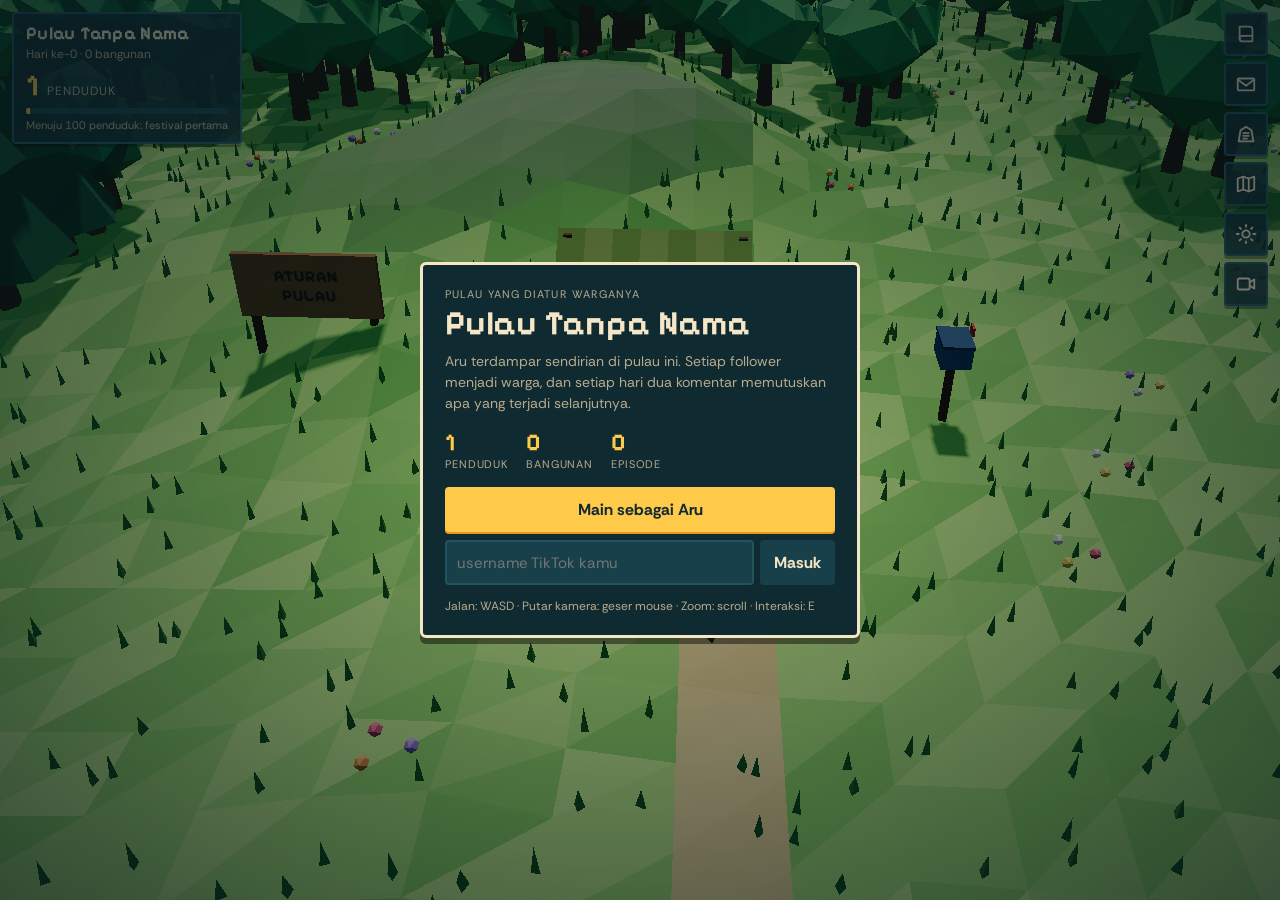
==== index.html @ 8e040eaa "Pulau Aru: game 3D low-poly yang diatur follower Co-Authored-By: Claude Opus 5.5 <noreply@anthropic." ====
<!doctype html>
<html lang="id">
<head>
<meta charset="utf-8">
<meta name="viewport" content="width=device-width,initial-scale=1,viewport-fit=cover,user-scalable=no">
<title>Pulau Aru</title>
<meta name="description" content="Satu pulau, satu penghuni. Setiap follower menjadi warga dan setiap hari dua komentar menentukan jalan cerita.">
<meta property="og:title" content="Pulau Aru">
<meta property="og:description" content="Pulau yang diatur sepenuhnya oleh followernya. Jelajahi, temukan namamu di Batu Nama.">
<meta name="theme-color" content="#0f2a31">
<link rel="preconnect" href="https://fonts.googleapis.com">
<link rel="stylesheet" href="https://fonts.googleapis.com/css2?family=Pixelify+Sans:wght@400;600;700&family=Rethink+Sans:wght@400;500;700&family=Kalam:wght@400;700&display=swap">
<link rel="stylesheet" href="src/style.css">
<script type="importmap">
{"imports":{
  "three":"./lib/three/three.module.min.js",
  "three/addons/":"./lib/three/addons/"
}}
</script>
</head>
<body>
<div id="game"></div>
<div id="labels"></div>

<div class="hud" id="hud-l">
  <div class="plate">
    <div id="isl-name">Pulau Tanpa Nama</div>
    <div id="isl-sub">Hari ke-0</div>
    <div class="pop"><span id="pop-n">1</span><small>penduduk</small></div>
    <div class="ms"><div class="ms-bar"><i id="ms-fill"></i></div><div id="ms-txt">Menuju 100 penduduk</div></div>
  </div>
</div>

<div class="hud" id="hud-r">
  <button class="ib" id="b-journal" aria-label="Catatan pulau" title="Catatan pulau"><svg viewBox="0 0 24 24"><path d="M5 4h11a3 3 0 0 1 3 3v13H8a3 3 0 0 1-3-3z"/><path d="M5 17a3 3 0 0 1 3-3h11"/></svg></button>
  <button class="ib" id="b-letters" aria-label="Surat Aru" title="Surat Aru"><svg viewBox="0 0 24 24"><rect x="3" y="6" width="18" height="13" rx="1"/><path d="m3 7 9 7 9-7"/></svg><span class="dot" id="letter-dot" hidden></span></button>
  <button class="ib" id="b-names" aria-label="Batu Nama" title="Batu Nama"><svg viewBox="0 0 24 24"><path d="M4 20 6 8l6-4 6 4 2 12z"/><path d="M9 11h6M9 14h6M9 17h4"/></svg></button>
  <button class="ib" id="b-map" aria-label="Peta" title="Peta (M)"><svg viewBox="0 0 24 24"><path d="m3 6 6-2 6 2 6-2v14l-6 2-6-2-6 2z"/><path d="M9 4v14M15 6v14"/></svg></button>
  <button class="ib" id="b-time" aria-label="Ganti waktu" title="Waktu: otomatis"><svg viewBox="0 0 24 24"><circle cx="12" cy="12" r="4"/><path d="M12 2v2M12 20v2M2 12h2M20 12h2M5 5l1.5 1.5M17.5 17.5 19 19M5 19l1.5-1.5M17.5 6.5 19 5"/></svg></button>
  <button class="ib" id="b-rec" aria-label="Mode rekam" title="Mode rekam (H)"><svg viewBox="0 0 24 24"><rect x="3" y="6" width="13" height="12" rx="2"/><path d="m16 10 5-3v10l-5-3"/></svg></button>
  <button class="ib admin" id="b-admin" aria-label="Kelola pulau" title="Kelola pulau" hidden><svg viewBox="0 0 24 24"><path d="M14 4l6 6-9 9H5v-6z"/><path d="m12 6 6 6"/></svg><span class="dot" id="dirty-dot" hidden></span></button>
</div>

<div id="prompt" hidden></div>
<button id="act" hidden aria-label="Aksi">AKSI</button>
<div id="joy" hidden><i></i></div>
<div id="hint" hidden></div>
<button id="unhide" hidden>Tampilkan UI</button>
<div id="banner" hidden><span id="banner-t"></span><button id="banner-x">Selesai</button></div>
<div id="toast" hidden></div>

<div id="dialog" hidden role="dialog" aria-live="polite"><div id="dlg-name"></div><div id="dlg-text"></div><div id="dlg-more">ketuk untuk menutup</div></div>

<div id="sheet" hidden><div class="card" role="dialog" aria-modal="true" aria-labelledby="sheet-title"><header><h2 id="sheet-title"></h2><button class="x" id="sheet-x" aria-label="Tutup">✕</button></header><div id="sheet-body"></div></div></div>

<div id="start">
  <div class="start-card">
    <div class="eyebrow">Pulau yang diatur warganya</div>
    <h1 id="st-name">Pulau Tanpa Nama</h1>
    <p>Aru terdampar sendirian di pulau ini. Setiap follower menjadi warga, dan setiap hari dua komentar memutuskan apa yang terjadi selanjutnya.</p>
    <div class="start-stats">
      <div><b id="st-pop">1</b><span>penduduk</span></div>
      <div><b id="st-bld">0</b><span>bangunan</span></div>
      <div><b id="st-ep">0</b><span>episode</span></div>
    </div>
    <div class="start-actions">
      <button class="btn" id="st-aru" disabled>Memuat pulau…</button>
      <div class="join"><input class="inp" id="st-user" placeholder="username TikTok kamu" maxlength="40" autocomplete="off" autocapitalize="off"><button class="btn ghost" id="st-join" disabled>Masuk</button></div>
    </div>
    <div class="keys" id="st-keys">Jalan: WASD · Putar kamera: geser mouse · Zoom: scroll · Interaksi: E</div>
  </div>
</div>

<noscript><p style="padding:20px">Pulau Aru butuh JavaScript untuk berjalan.</p></noscript>
<script type="module" src="src/main.js"></script>
</body>
</html>
---- src/style.css ----
*{box-sizing:border-box}
[hidden]{display:none!important}
body{margin:0;font-size:14px}
:root{padding-top:env(safe-area-inset-top,0px);padding-bottom:env(safe-area-inset-bottom,0px)}

/* Layout: full-bleed canvas world; HUD floats at the edges; sheets rise from the bottom on phones, center on desktop. Single night-sea look. */
:root{
  --ink:#0f2a31; --ink-2:#17404a; --ink-3:#22545f;
  --sand:#f4e6c6; --sand-dim:#b8ab8d;
  --lamp:#ffc94a; --lamp-deep:#e59a1c;
  --leaf:#86d38f; --coral:#ff8a72;
  --sea:#1b5e7a;
  --f-display:"Pixelify Sans", "Courier New", monospace;
  --f-body:"Rethink Sans", system-ui, -apple-system, sans-serif;
  --f-hand:"Kalam", "Comic Sans MS", cursive;
  color-scheme:dark;
}
html,body{height:100%}
body{background:var(--sea);color:var(--sand);font-family:var(--f-body);overflow:hidden;-webkit-tap-highlight-color:transparent;overscroll-behavior:none}
#game{position:fixed;inset:0;touch-action:none}
#game canvas{position:absolute;inset:0;width:100%;height:100%;display:block;outline:none}
button{font:inherit;color:inherit;cursor:pointer}
button:focus-visible,input:focus-visible,textarea:focus-visible,select:focus-visible{outline:2px solid var(--lamp);outline-offset:2px}

/* HUD */
.hud{position:fixed;z-index:5;pointer-events:none}
.hud > *{pointer-events:auto}
#hud-l{top:calc(env(safe-area-inset-top,0px) + 12px);left:max(12px, env(safe-area-inset-left,0px));display:flex;flex-direction:column;gap:6px;max-width:min(300px, calc(100vw - 90px))}
.plate{background:color-mix(in srgb, var(--ink) 88%, transparent);border:2px solid var(--ink-3);border-radius:4px;padding:10px 12px;box-shadow:0 3px 0 rgba(0,0,0,.35)}
#isl-name{font-family:var(--f-display);font-weight:700;font-size:18px;line-height:1.1;letter-spacing:.02em;color:var(--sand);text-wrap:balance}
#isl-sub{font-size:12px;color:var(--sand-dim);margin-top:2px}
.pop{display:flex;align-items:baseline;gap:8px;margin-top:8px}
#pop-n{font-family:var(--f-display);font-size:30px;font-weight:700;color:var(--lamp);font-variant-numeric:tabular-nums;line-height:1}
.pop small{font-size:12px;color:var(--sand-dim);text-transform:uppercase;letter-spacing:.08em}
.ms{margin-top:8px}
.ms-bar{height:6px;background:var(--ink-2);border-radius:2px;overflow:hidden}
.ms-bar i{display:block;height:100%;background:linear-gradient(90deg,var(--lamp-deep),var(--lamp));width:0}
#ms-txt{font-size:11px;color:var(--sand-dim);margin-top:4px}
#hud-r{top:calc(env(safe-area-inset-top,0px) + 12px);right:max(12px, env(safe-area-inset-right,0px));display:flex;flex-direction:column;gap:6px}
.ib{width:44px;height:44px;display:grid;place-items:center;background:color-mix(in srgb, var(--ink) 88%, transparent);border:2px solid var(--ink-3);border-radius:4px;box-shadow:0 3px 0 rgba(0,0,0,.35);position:relative}
.ib:hover{border-color:var(--lamp)}
.ib svg{width:22px;height:22px;fill:none;stroke:var(--sand);stroke-width:2;stroke-linecap:round;stroke-linejoin:round}
.ib .dot{position:absolute;top:-4px;right:-4px;width:10px;height:10px;border-radius:50%;background:var(--coral);border:2px solid var(--ink)}
.ib.admin{border-color:var(--lamp-deep)}
#prompt{position:fixed;z-index:5;left:50%;transform:translateX(-50%);bottom:calc(env(safe-area-inset-bottom,0px) + 22px);font-family:var(--f-display);font-size:16px;background:var(--ink);border:2px solid var(--lamp);color:var(--sand);padding:10px 16px;border-radius:4px;box-shadow:0 3px 0 rgba(0,0,0,.4);display:flex;gap:10px;align-items:center;white-space:nowrap;max-width:calc(100vw - 150px);overflow:hidden;text-overflow:ellipsis}
#prompt kbd{font-family:var(--f-display);background:var(--lamp);color:var(--ink);padding:1px 7px;border-radius:3px;font-size:14px}
#act{position:fixed;z-index:5;right:max(18px, env(safe-area-inset-right,0px));bottom:calc(env(safe-area-inset-bottom,0px) + 22px);width:68px;height:68px;border-radius:50%;background:var(--lamp);color:var(--ink);font-family:var(--f-display);font-weight:700;font-size:15px;border:3px solid var(--ink);box-shadow:0 4px 0 rgba(0,0,0,.4)}
#act:disabled{background:var(--ink-2);color:var(--sand-dim)}
#joy{position:fixed;z-index:4;width:110px;height:110px;margin:-55px 0 0 -55px;border-radius:50%;border:2px solid rgba(244,230,198,.45);background:rgba(15,42,49,.25);pointer-events:none}
#joy i{position:absolute;left:50%;top:50%;width:44px;height:44px;margin:-22px 0 0 -22px;border-radius:50%;background:rgba(244,230,198,.75)}
#hint{position:fixed;z-index:5;left:max(12px, env(safe-area-inset-left,0px));bottom:calc(env(safe-area-inset-bottom,0px) + 12px);font-size:12px;color:var(--sand);background:color-mix(in srgb, var(--ink) 75%, transparent);padding:6px 10px;border-radius:3px}
#unhide{position:fixed;z-index:6;right:max(8px, env(safe-area-inset-right,0px));bottom:calc(env(safe-area-inset-bottom,0px) + 8px);opacity:.35;font-size:11px;background:var(--ink);border:1px solid var(--ink-3);padding:4px 8px;border-radius:3px}
body.rec .hud,body.rec #prompt,body.rec #act,body.rec #hint{display:none!important}
#banner{position:fixed;z-index:7;top:calc(env(safe-area-inset-top,0px) + 12px);left:50%;transform:translateX(-50%);background:var(--lamp);color:var(--ink);font-weight:700;padding:8px 10px 8px 14px;border-radius:4px;display:flex;gap:10px;align-items:center;box-shadow:0 3px 0 rgba(0,0,0,.4);max-width:calc(100vw - 32px)}
#banner button{background:var(--ink);color:var(--sand);border:0;border-radius:3px;padding:6px 10px}
#toast{position:fixed;z-index:30;left:50%;transform:translateX(-50%);top:calc(env(safe-area-inset-top,0px) + 70px);background:var(--sand);color:var(--ink);padding:8px 14px;border-radius:4px;font-weight:500;box-shadow:0 3px 0 rgba(0,0,0,.35);max-width:calc(100vw - 32px);text-align:center}

/* Dialog (RPG style) */
#dialog{position:fixed;z-index:8;left:50%;transform:translateX(-50%);bottom:calc(env(safe-area-inset-bottom,0px) + 100px);width:min(560px, calc(100vw - 32px));background:var(--ink);border:3px solid var(--sand);border-radius:4px;padding:12px 16px 14px;box-shadow:0 5px 0 rgba(0,0,0,.4);cursor:pointer}
#dlg-name{font-family:var(--f-display);color:var(--lamp);font-size:15px;margin-bottom:4px}
#dlg-text{font-size:15px;line-height:1.5}
#dlg-more{font-size:11px;color:var(--sand-dim);text-align:right;margin-top:4px}

/* Sheet */
#sheet{position:fixed;inset:0;z-index:20;background:rgba(5,14,18,.55);display:flex;align-items:center;justify-content:center;padding-left:max(16px, env(safe-area-inset-left,0px));padding-right:max(16px, env(safe-area-inset-right,0px));padding-block:calc(env(safe-area-inset-top,0px) + 16px) calc(env(safe-area-inset-bottom,0px) + 16px)}
.card{width:min(620px,100%);max-height:100%;display:flex;flex-direction:column;background:var(--ink);border:2px solid var(--ink-3);border-radius:6px;box-shadow:0 6px 0 rgba(0,0,0,.4);min-width:0}
.card > header{display:flex;align-items:center;gap:12px;padding:14px 16px 10px;border-bottom:2px solid var(--ink-2)}
.card > header h2{margin:0;flex:1;font-family:var(--f-display);font-size:20px;font-weight:700;text-wrap:balance}
.x{background:var(--ink-2);border:0;width:36px;height:36px;border-radius:4px;font-size:18px}
#sheet-body{padding:14px 16px 18px;overflow:auto;min-width:0}
@media (max-width:600px){#sheet{align-items:flex-end;padding-left:0;padding-right:0;padding-bottom:0}.card{width:100%;max-height:88%;border-radius:10px 10px 0 0;border-bottom:0}#sheet-body{padding-bottom:calc(env(safe-area-inset-bottom,0px) + 18px)}}
.lede{color:var(--sand-dim);font-size:14px;line-height:1.5;margin:0 0 12px;max-width:62ch}
.empty{padding:20px;text-align:center;color:var(--sand-dim);border:2px dashed var(--ink-3);border-radius:4px;line-height:1.5}
.eyebrow{font-size:11px;text-transform:uppercase;letter-spacing:.1em;color:var(--sand-dim)}
.big{font-family:var(--f-display);font-size:44px;font-weight:700;color:var(--lamp);line-height:1;font-variant-numeric:tabular-nums}
.names{display:grid;grid-template-columns:repeat(auto-fill,minmax(140px,1fr));gap:6px;margin-top:10px}
.nm{background:#4b5550;color:#e7e3d6;font-family:var(--f-display);padding:7px 9px;border-radius:3px;display:flex;justify-content:space-between;gap:6px;min-width:0;box-shadow:inset 0 -2px 0 rgba(0,0,0,.25),inset 0 1px 0 rgba(255,255,255,.12)}
.nm span{overflow:hidden;text-overflow:ellipsis;white-space:nowrap}
.nm b{font-weight:400;color:#b5b0a0;font-size:12px;font-variant-numeric:tabular-nums}
.nm.me{background:var(--lamp);color:var(--ink)}
.nm.me b{color:var(--ink)}
.feed{display:flex;flex-direction:column;gap:10px}
.entry{border-left:3px solid var(--lamp);padding:2px 0 2px 12px}
.entry h3{margin:0;font-size:15px;font-weight:700}
.entry .meta{font-size:12px;color:var(--sand-dim);margin:2px 0 4px}
.entry p{margin:0;line-height:1.5;white-space:pre-wrap;overflow-wrap:anywhere}
.chips{display:flex;gap:6px;flex-wrap:wrap;margin-top:6px}
.chip{font-size:12px;background:var(--ink-2);padding:3px 8px;border-radius:20px}
.letter{background:#f3e7c9;color:#3a2a1a;border-radius:3px;padding:20px 22px;font-family:var(--f-hand);font-size:18px;line-height:1.55;white-space:pre-wrap;overflow-wrap:anywhere;box-shadow:inset 0 0 0 1px rgba(0,0,0,.08),0 3px 0 rgba(0,0,0,.3)}
.letter h3{font-family:var(--f-hand);font-size:22px;margin:0 0 8px}
.letter .sign{text-align:right;margin-top:10px}
.tabs{display:flex;gap:4px;overflow-x:auto;margin-bottom:12px;padding-bottom:2px}
.tab{background:var(--ink-2);border:0;padding:8px 12px;border-radius:4px;font-weight:500;white-space:nowrap}
.tab[aria-selected="true"]{background:var(--lamp);color:var(--ink)}
.field{display:flex;flex-direction:column;gap:4px;margin-bottom:10px}
.field label{font-size:12px;color:var(--sand-dim)}
.field input,.field textarea,.field select,.inp{background:var(--ink-2);border:2px solid var(--ink-3);color:var(--sand);border-radius:4px;padding:9px 10px;font:inherit;font-size:15px;min-width:0;width:100%;box-sizing:border-box}
.field textarea{min-height:90px;resize:vertical}
.row{display:flex;gap:8px;flex-wrap:wrap;align-items:center}
.row > .field{flex:1;min-width:120px}
.btn{background:var(--lamp);color:var(--ink);border:0;border-radius:4px;padding:10px 14px;font-weight:700;box-shadow:0 2px 0 var(--lamp-deep)}
.btn.ghost{background:var(--ink-2);color:var(--sand);box-shadow:none}
.btn.warn{background:var(--coral);box-shadow:none}
.btn:disabled{opacity:.5;cursor:default}
.mini{background:var(--ink-2);border:0;border-radius:3px;padding:3px 8px;font-size:12px}
.list{display:flex;flex-direction:column;gap:4px;max-height:260px;overflow:auto;margin-top:8px}
.li{display:flex;justify-content:space-between;align-items:center;gap:8px;background:var(--ink-2);padding:6px 8px;border-radius:3px;min-width:0}
.li span{overflow:hidden;text-overflow:ellipsis;white-space:nowrap;min-width:0}
.palette{display:grid;grid-template-columns:repeat(auto-fill,minmax(82px,1fr));gap:6px}
.pal{background:var(--ink-2);border:2px solid transparent;border-radius:4px;padding:6px 4px;display:flex;flex-direction:column;align-items:center;gap:4px;font-size:12px}
.pal[aria-pressed="true"]{border-color:var(--lamp)}
.pal canvas{image-rendering:pixelated;width:48px;height:48px;object-fit:contain}
.savebar{position:sticky;bottom:-18px;margin:14px -16px -18px;padding:12px 16px;background:var(--ink-2);display:flex;gap:8px;align-items:center;flex-wrap:wrap;border-top:2px solid var(--ink-3)}
.savebar span{flex:1;font-size:13px;color:var(--sand-dim);min-width:150px}
.draw-stage{background:var(--ink-2);border-radius:6px;padding:16px;text-align:center;margin-top:10px}
.draw-name{font-family:var(--f-display);font-size:26px;color:var(--lamp);overflow-wrap:anywhere}
.draw-text{font-size:15px;margin-top:4px;overflow-wrap:anywhere}
.pick{background:var(--ink);border:2px solid var(--lamp);border-radius:6px;padding:12px;margin-top:8px;text-align:left}
.rules{margin:0;padding-left:20px;line-height:1.6;display:flex;flex-direction:column;gap:6px}
.clue{background:var(--ink-2);border-radius:4px;padding:10px 12px;line-height:1.5;overflow-wrap:anywhere}
.clue.locked{color:var(--sand-dim);font-style:italic;background:repeating-linear-gradient(45deg,var(--ink-2) 0 8px,var(--ink) 8px 16px)}
.mapwrap{display:grid;place-items:center;background:#0b3443;border-radius:6px;padding:10px}
#mapcv{width:100%;max-width:420px;aspect-ratio:1;image-rendering:pixelated;max-height:60vh}
.legend{display:flex;gap:12px;flex-wrap:wrap;font-size:12px;color:var(--sand-dim);margin-top:8px}
.legend i{display:inline-block;width:10px;height:10px;border-radius:2px;margin-right:4px;vertical-align:-1px}

/* Start */
#start{position:fixed;inset:0;z-index:15;display:grid;place-items:center;background:radial-gradient(ellipse at center, rgba(8,24,30,.15), rgba(8,24,30,.7));padding-left:max(16px, env(safe-area-inset-left,0px));padding-right:max(16px, env(safe-area-inset-right,0px));padding-block:16px}
.start-card{width:min(440px,100%);background:var(--ink);border:3px solid var(--sand);border-radius:6px;padding:22px 22px 20px;box-shadow:0 6px 0 rgba(0,0,0,.45)}
.start-card h1{font-family:var(--f-display);font-size:34px;line-height:1;margin:6px 0 10px;text-wrap:balance}
.start-card p{margin:0 0 14px;line-height:1.5;color:var(--sand-dim)}
.start-stats{display:flex;gap:18px;margin-bottom:16px}
.start-stats div{display:flex;flex-direction:column}
.start-stats b{font-family:var(--f-display);font-size:24px;color:var(--lamp);font-variant-numeric:tabular-nums}
.start-stats span{font-size:11px;text-transform:uppercase;letter-spacing:.08em;color:var(--sand-dim)}
.start-actions{display:flex;flex-direction:column;gap:8px}
.start-actions .btn{padding:12px 14px;font-size:16px}
.join{display:flex;gap:6px}
.join .inp{flex:1}
.keys{font-size:12px;color:var(--sand-dim);margin-top:12px;line-height:1.5}
@media (prefers-reduced-motion:reduce){*{animation:none!important;transition:none!important}}

/* name labels over characters */
#labels{position:fixed;inset:0;pointer-events:none;z-index:3;overflow:hidden}
.lbl{position:absolute;left:0;top:0;transform:translate(-50%,-100%);font-family:var(--f-display);font-size:12px;font-weight:600;background:rgba(15,42,49,.78);color:var(--sand);padding:2px 7px;border-radius:3px;white-space:nowrap;will-change:transform}
.lbl.gold{color:var(--lamp)}
.lbl.sign{background:#a7794a;color:#2b1a0c;border:1px solid #6b4a2b}
body.rec #labels .lbl:not(.keep){display:none}
#loading{position:fixed;inset:0;z-index:40;display:grid;place-items:center;background:var(--ink);font-family:var(--f-display);font-size:18px;color:var(--sand)}
.tokenbox{background:var(--ink-2);border-radius:6px;padding:12px;margin-top:10px;font-size:13px;line-height:1.5;color:var(--sand-dim)}
.tokenbox ol{margin:6px 0 0;padding-left:18px}
.tokenbox a{color:var(--lamp)}
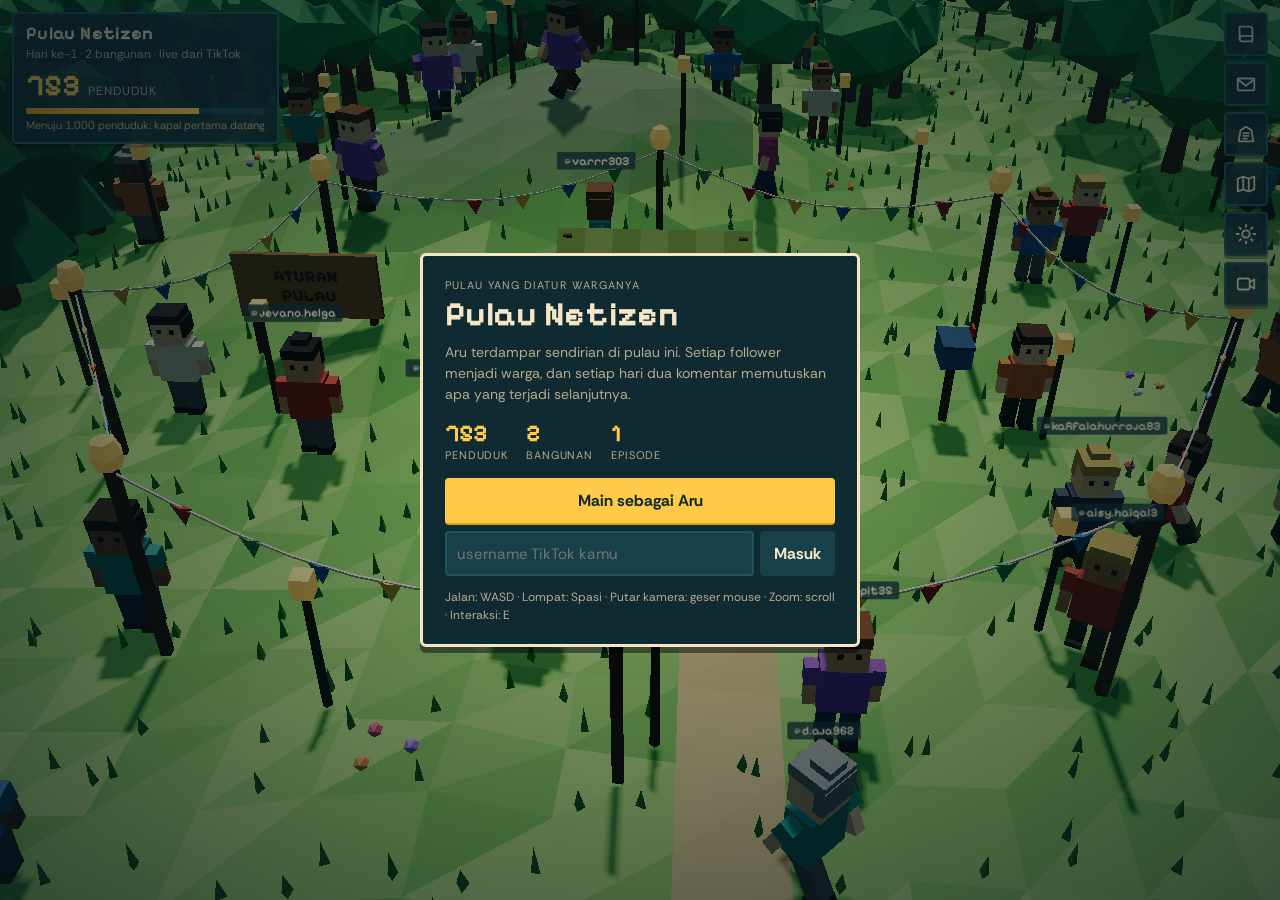
==== commit 5ef2c366: "Piramida raksasa yang bisa dipanjat, karakter bisa melompat Piramida jadi 13x13 dengan 13 undakan (t" ====
--- a/index.html
+++ b/index.html
@@ -43,6 +43,7 @@
 
 <div id="prompt" hidden></div>
 <button id="act" hidden aria-label="Aksi">AKSI</button>
+<button id="jump" hidden aria-label="Lompat">LOMPAT</button>
 <div id="joy" hidden><i></i></div>
 <div id="hint" hidden></div>
 <button id="unhide" hidden>Tampilkan UI</button>
@@ -67,7 +68,7 @@
       <button class="btn" id="st-aru" disabled>Memuat pulau…</button>
       <div class="join"><input class="inp" id="st-user" placeholder="username TikTok kamu" maxlength="40" autocomplete="off" autocapitalize="off"><button class="btn ghost" id="st-join" disabled>Masuk</button></div>
     </div>
-    <div class="keys" id="st-keys">Jalan: WASD · Putar kamera: geser mouse · Zoom: scroll · Interaksi: E</div>
+    <div class="keys" id="st-keys">Jalan: WASD · Lompat: Spasi · Putar kamera: geser mouse · Zoom: scroll · Interaksi: E</div>
   </div>
 </div>
 
--- a/src/style.css
+++ b/src/style.css
@@ -125,7 +125,7 @@
 .legend i{display:inline-block;width:10px;height:10px;border-radius:2px;margin-right:4px;vertical-align:-1px}
 
 /* Start */
-#start{position:fixed;inset:0;z-index:15;display:grid;place-items:center;background:radial-gradient(ellipse at center, rgba(8,24,30,.15), rgba(8,24,30,.7));padding-left:max(16px, env(safe-area-inset-left,0px));padding-right:max(16px, env(safe-area-inset-right,0px));padding-block:16px}
+#start{position:fixed;inset:0;z-index:15;display:grid;place-items:safe center;overflow-y:auto;background:radial-gradient(ellipse at center, rgba(8,24,30,.15), rgba(8,24,30,.7));padding-left:max(16px, env(safe-area-inset-left,0px));padding-right:max(16px, env(safe-area-inset-right,0px));padding-block:16px}
 .start-card{width:min(440px,100%);background:var(--ink);border:3px solid var(--sand);border-radius:6px;padding:22px 22px 20px;box-shadow:0 6px 0 rgba(0,0,0,.45)}
 .start-card h1{font-family:var(--f-display);font-size:34px;line-height:1;margin:6px 0 10px;text-wrap:balance}
 .start-card p{margin:0 0 14px;line-height:1.5;color:var(--sand-dim)}
@@ -150,3 +150,11 @@
 .tokenbox{background:var(--ink-2);border-radius:6px;padding:12px;margin-top:10px;font-size:13px;line-height:1.5;color:var(--sand-dim)}
 .tokenbox ol{margin:6px 0 0;padding-left:18px}
 .tokenbox a{color:var(--lamp)}
+
+.fishplate{display:flex;align-items:center;justify-content:space-between;gap:12px;padding:8px 12px}
+.fishplate b{font-family:var(--f-display);font-size:20px;color:var(--lamp);font-variant-numeric:tabular-nums}
+#unpub{position:fixed;z-index:9;left:50%;transform:translateX(-50%);bottom:calc(env(safe-area-inset-bottom,0px) + 84px);display:flex;gap:10px;align-items:center;background:var(--coral);color:var(--ink);font-weight:700;padding:8px 8px 8px 14px;border-radius:4px;box-shadow:0 3px 0 rgba(0,0,0,.4);max-width:calc(100vw - 32px);font-size:13px}
+#unpub button{background:var(--ink);color:var(--sand);border:0;border-radius:3px;padding:7px 12px;font-weight:700;white-space:nowrap}
+body.rec #unpub{display:none!important}
+#jump{position:fixed;z-index:5;right:calc(max(18px, env(safe-area-inset-right,0px)) + 80px);bottom:calc(env(safe-area-inset-bottom,0px) + 18px);width:56px;height:56px;border-radius:50%;background:var(--sand);color:var(--ink);font-family:var(--f-display);font-weight:700;font-size:11px;border:3px solid var(--ink);box-shadow:0 4px 0 rgba(0,0,0,.4);touch-action:none}
+body.rec #jump{display:none!important}
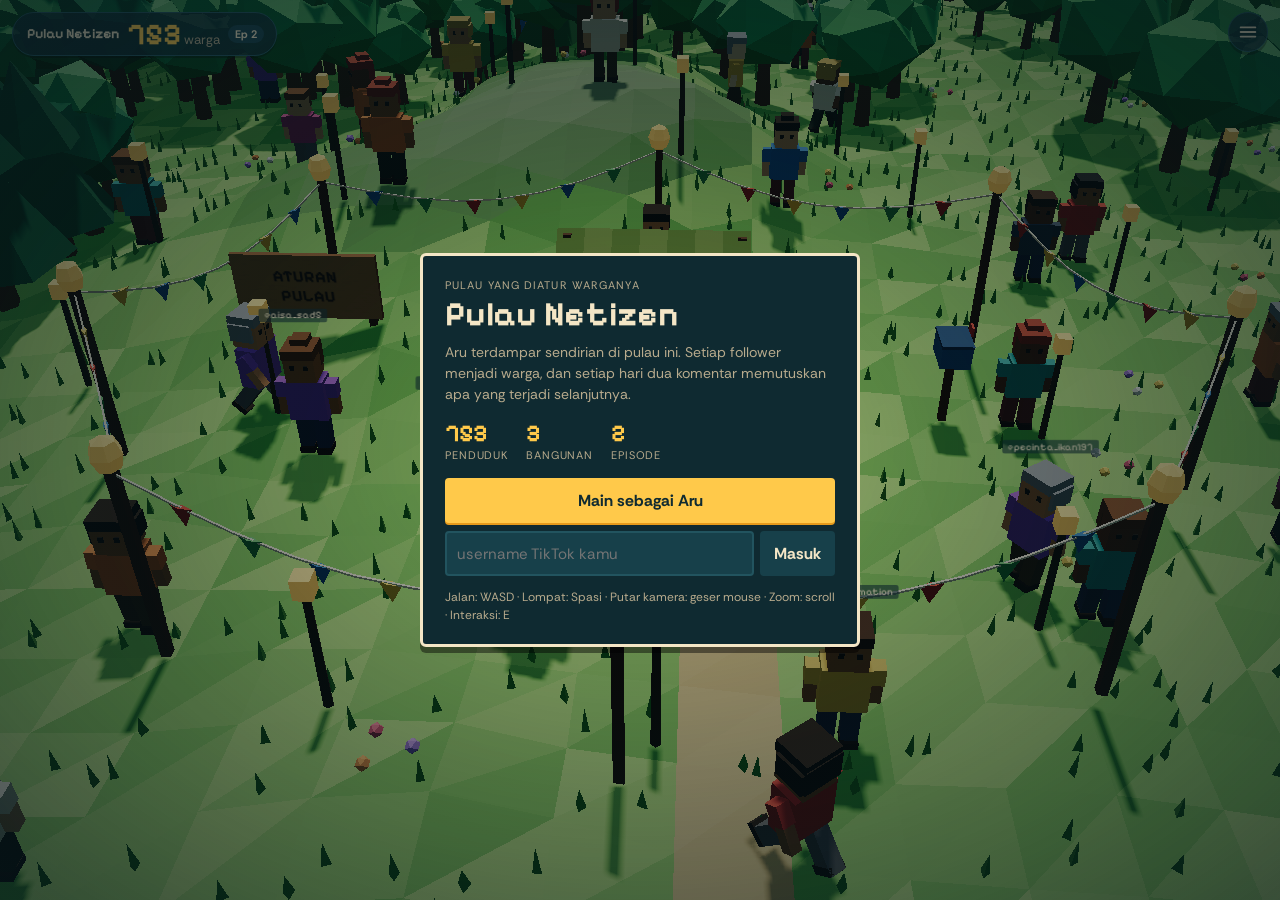
==== commit 47bb45fa: "Tampilan lebih bersih, satu tombol aksi, catat episode 2 - Info pulau jadi pill kecil (nama, warga, " ====
--- a/index.html
+++ b/index.html
@@ -23,27 +23,32 @@
 <div id="labels"></div>
 
 <div class="hud" id="hud-l">
-  <div class="plate">
-    <div id="isl-name">Pulau Tanpa Nama</div>
+  <button id="hud-pill" aria-expanded="false" aria-controls="hud-more" title="Info pulau">
+    <span id="isl-name">Pulau Tanpa Nama</span>
+    <span class="pill-pop"><b id="pop-n">1</b> warga</span>
+    <span class="pill-ep" id="pill-ep">Ep 0</span>
+  </button>
+  <div class="plate" id="hud-more" hidden>
     <div id="isl-sub">Hari ke-0</div>
-    <div class="pop"><span id="pop-n">1</span><small>penduduk</small></div>
     <div class="ms"><div class="ms-bar"><i id="ms-fill"></i></div><div id="ms-txt">Menuju 100 penduduk</div></div>
   </div>
 </div>
 
 <div class="hud" id="hud-r">
-  <button class="ib" id="b-journal" aria-label="Catatan pulau" title="Catatan pulau"><svg viewBox="0 0 24 24"><path d="M5 4h11a3 3 0 0 1 3 3v13H8a3 3 0 0 1-3-3z"/><path d="M5 17a3 3 0 0 1 3-3h11"/></svg></button>
-  <button class="ib" id="b-letters" aria-label="Surat Aru" title="Surat Aru"><svg viewBox="0 0 24 24"><rect x="3" y="6" width="18" height="13" rx="1"/><path d="m3 7 9 7 9-7"/></svg><span class="dot" id="letter-dot" hidden></span></button>
-  <button class="ib" id="b-names" aria-label="Batu Nama" title="Batu Nama"><svg viewBox="0 0 24 24"><path d="M4 20 6 8l6-4 6 4 2 12z"/><path d="M9 11h6M9 14h6M9 17h4"/></svg></button>
-  <button class="ib" id="b-map" aria-label="Peta" title="Peta (M)"><svg viewBox="0 0 24 24"><path d="m3 6 6-2 6 2 6-2v14l-6 2-6-2-6 2z"/><path d="M9 4v14M15 6v14"/></svg></button>
-  <button class="ib" id="b-time" aria-label="Ganti waktu" title="Waktu: otomatis"><svg viewBox="0 0 24 24"><circle cx="12" cy="12" r="4"/><path d="M12 2v2M12 20v2M2 12h2M20 12h2M5 5l1.5 1.5M17.5 17.5 19 19M5 19l1.5-1.5M17.5 6.5 19 5"/></svg></button>
-  <button class="ib" id="b-rec" aria-label="Mode rekam" title="Mode rekam (H)"><svg viewBox="0 0 24 24"><rect x="3" y="6" width="13" height="12" rx="2"/><path d="m16 10 5-3v10l-5-3"/></svg></button>
-  <button class="ib admin" id="b-admin" aria-label="Kelola pulau" title="Kelola pulau" hidden><svg viewBox="0 0 24 24"><path d="M14 4l6 6-9 9H5v-6z"/><path d="m12 6 6 6"/></svg><span class="dot" id="dirty-dot" hidden></span></button>
+  <button class="ib" id="b-menu" aria-label="Menu" aria-expanded="false" aria-controls="menu" title="Menu"><svg viewBox="0 0 24 24"><path d="M4 7h16M4 12h16M4 17h16"/></svg><span class="dot" id="menu-dot" hidden></span></button>
+  <nav id="menu" hidden>
+    <button class="mi" id="b-journal"><svg viewBox="0 0 24 24"><path d="M5 4h11a3 3 0 0 1 3 3v13H8a3 3 0 0 1-3-3z"/><path d="M5 17a3 3 0 0 1 3-3h11"/></svg>Catatan pulau</button>
+    <button class="mi" id="b-letters"><svg viewBox="0 0 24 24"><rect x="3" y="6" width="18" height="13" rx="1"/><path d="m3 7 9 7 9-7"/></svg>Surat Aru<span class="dot" id="letter-dot" hidden></span></button>
+    <button class="mi" id="b-names"><svg viewBox="0 0 24 24"><path d="M4 20 6 8l6-4 6 4 2 12z"/><path d="M9 11h6M9 14h6M9 17h4"/></svg>Batu Nama</button>
+    <button class="mi" id="b-map"><svg viewBox="0 0 24 24"><path d="m3 6 6-2 6 2 6-2v14l-6 2-6-2-6 2z"/><path d="M9 4v14M15 6v14"/></svg>Peta</button>
+    <button class="mi" id="b-time" title="Waktu: otomatis"><svg viewBox="0 0 24 24"><circle cx="12" cy="12" r="4"/><path d="M12 2v2M12 20v2M2 12h2M20 12h2M5 5l1.5 1.5M17.5 17.5 19 19M5 19l1.5-1.5M17.5 6.5 19 5"/></svg><span id="time-label">Waktu: otomatis</span></button>
+    <button class="mi" id="b-rec"><svg viewBox="0 0 24 24"><rect x="3" y="6" width="13" height="12" rx="2"/><path d="m16 10 5-3v10l-5-3"/></svg>Mode rekam</button>
+    <button class="mi admin" id="b-admin" hidden><svg viewBox="0 0 24 24"><path d="M14 4l6 6-9 9H5v-6z"/><path d="m12 6 6 6"/></svg>Kelola pulau<span class="dot" id="dirty-dot" hidden></span></button>
+  </nav>
 </div>
 
 <div id="prompt" hidden></div>
-<button id="act" hidden aria-label="Aksi">AKSI</button>
-<button id="jump" hidden aria-label="Lompat">LOMPAT</button>
+<button id="act" hidden aria-label="Aksi"><span id="act-ico"></span><span id="act-t">Lompat</span></button>
 <div id="joy" hidden><i></i></div>
 <div id="hint" hidden></div>
 <button id="unhide" hidden>Tampilkan UI</button>
--- a/src/style.css
+++ b/src/style.css
@@ -158,3 +158,33 @@
 body.rec #unpub{display:none!important}
 #jump{position:fixed;z-index:5;right:calc(max(18px, env(safe-area-inset-right,0px)) + 80px);bottom:calc(env(safe-area-inset-bottom,0px) + 18px);width:56px;height:56px;border-radius:50%;background:var(--sand);color:var(--ink);font-family:var(--f-display);font-weight:700;font-size:11px;border:3px solid var(--ink);box-shadow:0 4px 0 rgba(0,0,0,.4);touch-action:none}
 body.rec #jump{display:none!important}
+
+/* ---- compact HUD (v2) ---- */
+#hud-l{gap:6px;max-width:min(320px, calc(100vw - 80px))}
+#hud-pill{display:flex;align-items:center;gap:8px;background:color-mix(in srgb, var(--ink) 82%, transparent);border:1.5px solid var(--ink-3);border-radius:999px;padding:6px 12px 6px 14px;box-shadow:0 2px 0 rgba(0,0,0,.3);font-size:13px;color:var(--sand);min-width:0;max-width:100%}
+#hud-pill #isl-name{font-family:var(--f-display);font-weight:700;font-size:14px;white-space:nowrap;overflow:hidden;text-overflow:ellipsis;min-width:0;letter-spacing:0}
+.pill-pop{white-space:nowrap;color:var(--sand-dim)}
+.pill-pop b{font-family:var(--f-display);color:var(--lamp);font-size:15px;font-variant-numeric:tabular-nums}
+.pill-ep{font-size:11px;font-weight:700;background:var(--ink-2);border-radius:999px;padding:2px 7px;color:var(--sand);white-space:nowrap}
+#hud-more{padding:10px 12px;font-size:12px}
+#hud-more #isl-sub{font-size:12px;color:var(--sand-dim);margin:0 0 8px}
+#hud-more .ms{margin-top:0}
+.fishplate{border-radius:999px;padding:5px 12px;width:max-content;max-width:100%}
+.fishplate b{font-size:16px}
+#hud-r{gap:6px;align-items:flex-end}
+#b-menu{width:40px;height:40px;border-radius:999px;border-width:1.5px;background:color-mix(in srgb, var(--ink) 82%, transparent)}
+#menu{display:flex;flex-direction:column;background:var(--ink);border:1.5px solid var(--ink-3);border-radius:10px;padding:6px;box-shadow:0 4px 0 rgba(0,0,0,.35);min-width:190px}
+.mi{display:flex;align-items:center;gap:10px;background:none;border:0;color:var(--sand);padding:10px 10px;border-radius:6px;font-size:14px;text-align:left;position:relative}
+.mi:hover,.mi:focus-visible{background:var(--ink-2)}
+.mi svg{width:18px;height:18px;fill:none;stroke:var(--sand);stroke-width:2;stroke-linecap:round;stroke-linejoin:round;flex:none}
+.mi .dot{position:static;margin-left:auto;width:8px;height:8px;border-radius:50%;background:var(--coral)}
+.mi.admin{color:var(--lamp)}
+#prompt{font-size:13px;padding:7px 12px;border-width:1.5px;border-radius:999px;bottom:calc(env(safe-area-inset-bottom,0px) + 18px)}
+#prompt kbd{font-size:12px;padding:0 6px}
+#act{width:auto;height:auto;min-width:64px;max-width:min(60vw,240px);padding:14px 18px;border-radius:999px;display:flex;align-items:center;gap:8px;font-size:14px;bottom:calc(env(safe-area-inset-bottom,0px) + 22px);border-width:2px;white-space:nowrap;overflow:hidden;touch-action:manipulation}
+#act-t{overflow:hidden;text-overflow:ellipsis}
+#act.talk{background:var(--sand)}
+#act-ico svg{width:18px;height:18px;display:block;fill:none;stroke:currentColor;stroke-width:2.4;stroke-linecap:round;stroke-linejoin:round}
+#hint{left:50%;transform:translateX(-50%);bottom:auto;top:calc(env(safe-area-inset-top,0px) + 60px);font-size:12px;border-radius:999px;padding:6px 12px;text-align:center;max-width:calc(100vw - 32px)}
+.lbl{font-size:10px;padding:1px 6px;background:rgba(15,42,49,.6);font-weight:400}
+#unpub{bottom:calc(env(safe-area-inset-bottom,0px) + 90px)}
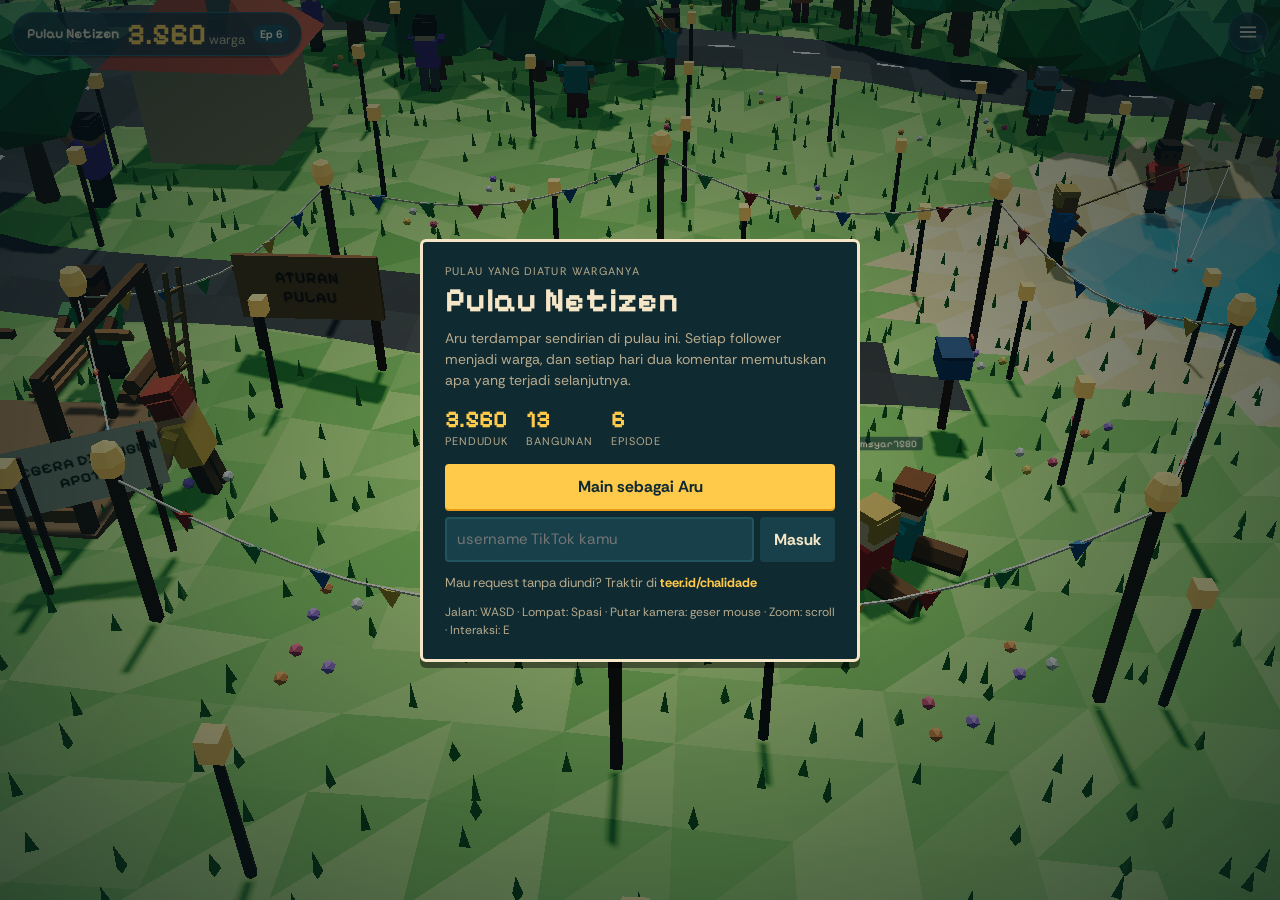
==== commit 66c73b66: "Menu 'Cara ikut & request' dan link traktir teer.id/chalidade Menjelaskan cara jadi warga, kuota per" ====
--- a/index.html
+++ b/index.html
@@ -38,6 +38,7 @@
   <button class="ib" id="b-menu" aria-label="Menu" aria-expanded="false" aria-controls="menu" title="Menu"><svg viewBox="0 0 24 24"><path d="M4 7h16M4 12h16M4 17h16"/></svg><span class="dot" id="menu-dot" hidden></span></button>
   <nav id="menu" hidden>
     <button class="mi" id="b-journal"><svg viewBox="0 0 24 24"><path d="M5 4h11a3 3 0 0 1 3 3v13H8a3 3 0 0 1-3-3z"/><path d="M5 17a3 3 0 0 1 3-3h11"/></svg>Catatan pulau</button>
+    <button class="mi" id="b-join"><svg viewBox="0 0 24 24"><path d="M12 20s-7-4.4-7-10a4 4 0 0 1 7-2.6A4 4 0 0 1 19 10c0 5.6-7 10-7 10z"/></svg>Cara ikut &amp; request</button>
     <button class="mi" id="b-letters"><svg viewBox="0 0 24 24"><rect x="3" y="6" width="18" height="13" rx="1"/><path d="m3 7 9 7 9-7"/></svg>Surat Aru<span class="dot" id="letter-dot" hidden></span></button>
     <button class="mi" id="b-names"><svg viewBox="0 0 24 24"><path d="M4 20 6 8l6-4 6 4 2 12z"/><path d="M9 11h6M9 14h6M9 17h4"/></svg>Batu Nama</button>
     <button class="mi" id="b-map"><svg viewBox="0 0 24 24"><path d="m3 6 6-2 6 2 6-2v14l-6 2-6-2-6 2z"/><path d="M9 4v14M15 6v14"/></svg>Peta</button>
@@ -73,6 +74,7 @@
       <button class="btn" id="st-aru" disabled>Memuat pulau…</button>
       <div class="join"><input class="inp" id="st-user" placeholder="username TikTok kamu" maxlength="40" autocomplete="off" autocapitalize="off"><button class="btn ghost" id="st-join" disabled>Masuk</button></div>
     </div>
+    <a class="st-treat" href="https://teer.id/chalidade" target="_blank" rel="noopener">Mau request tanpa diundi? Traktir di <b>teer.id/chalidade</b></a>
     <div class="keys" id="st-keys">Jalan: WASD · Lompat: Spasi · Putar kamera: geser mouse · Zoom: scroll · Interaksi: E</div>
   </div>
 </div>
--- a/src/style.css
+++ b/src/style.css
@@ -188,3 +188,27 @@
 #hint{left:50%;transform:translateX(-50%);bottom:auto;top:calc(env(safe-area-inset-top,0px) + 60px);font-size:12px;border-radius:999px;padding:6px 12px;text-align:center;max-width:calc(100vw - 32px)}
 .lbl{font-size:10px;padding:1px 6px;background:rgba(15,42,49,.6);font-weight:400}
 #unpub{bottom:calc(env(safe-area-inset-bottom,0px) + 90px)}
+
+/* admin: visitor stats */
+.stat-grid{display:grid;grid-template-columns:repeat(3,1fr);gap:8px}
+.stat-tile{background:var(--ink-2);border:2px solid var(--ink-3);border-radius:4px;padding:10px;display:flex;flex-direction:column;gap:2px;min-width:0}
+.stat-tile b{font-family:var(--f-display);font-size:26px;color:var(--lamp);line-height:1.1}
+.stat-tile span{font-size:12px;color:var(--sand-dim)}
+.stat-days{display:grid;grid-template-columns:repeat(7,1fr);gap:6px;align-items:end}
+.stat-day{display:flex;flex-direction:column;align-items:center;gap:3px;min-width:0}
+.stat-day i{font-style:normal;font-size:11px;color:var(--sand)}
+.stat-bar{height:90px;width:100%;max-width:28px;background:var(--ink-2);border-radius:3px;display:flex;align-items:flex-end;overflow:hidden}
+.stat-bar div{width:100%;background:var(--lamp);border-radius:3px 3px 0 0;min-height:2px}
+.stat-day span{font-size:11px;color:var(--sand-dim)}
+.stat-day small{font-size:10px;color:var(--sand-dim)}
+.stat-src{display:grid;grid-template-columns:minmax(90px,1fr) 2fr auto;gap:8px;align-items:center}
+.stat-srcbar{height:8px;background:var(--ink-2);border-radius:4px;overflow:hidden}
+.stat-srcbar div{height:100%;background:var(--leaf)}
+.stat-me{display:flex;align-items:center;gap:6px;font-size:13px;color:var(--sand-dim)}
+
+/* support / request link */
+.st-treat{display:block;margin:12px 0 2px;font-size:13px;color:var(--sand-dim);text-decoration:none}
+.st-treat b{color:var(--lamp)}
+.st-treat:hover b{text-decoration:underline}
+a.btn.treat{display:block;text-align:center;text-decoration:none;margin-top:12px}
+.rules.can li{margin-bottom:4px}
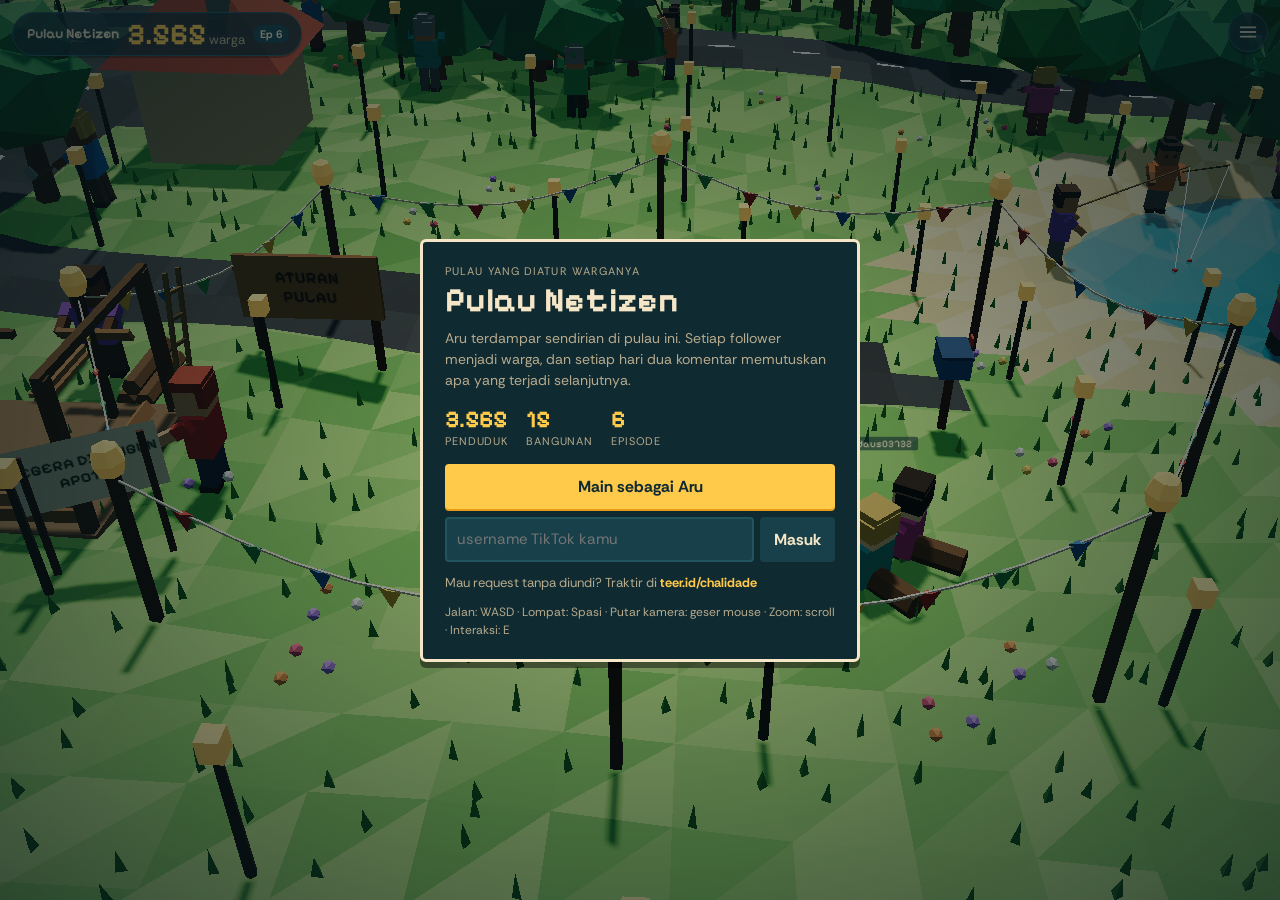
==== commit 69a95fdc: "Monumen & Papan Dermawan, Etalase UMKM, mode LIVE, sinkron Trakteer - Monumen Dermawan di dekat mimb" ====
--- a/index.html
+++ b/index.html
@@ -39,6 +39,8 @@
   <nav id="menu" hidden>
     <button class="mi" id="b-journal"><svg viewBox="0 0 24 24"><path d="M5 4h11a3 3 0 0 1 3 3v13H8a3 3 0 0 1-3-3z"/><path d="M5 17a3 3 0 0 1 3-3h11"/></svg>Catatan pulau</button>
     <button class="mi" id="b-join"><svg viewBox="0 0 24 24"><path d="M12 20s-7-4.4-7-10a4 4 0 0 1 7-2.6A4 4 0 0 1 19 10c0 5.6-7 10-7 10z"/></svg>Cara ikut &amp; request</button>
+    <button class="mi" id="b-dermawan"><svg viewBox="0 0 24 24"><path d="M8 21h8M12 17v4M7 4h10v5a5 5 0 0 1-10 0z"/><path d="M7 6H4a3 3 0 0 0 3 3M17 6h3a3 3 0 0 1-3 3"/></svg>Papan Dermawan</button>
+    <button class="mi" id="b-umkm"><svg viewBox="0 0 24 24"><path d="M4 9h16l-1-4H5z"/><path d="M5 9v10h14V9M9 19v-5h6v5"/></svg>Etalase UMKM</button>
     <button class="mi" id="b-letters"><svg viewBox="0 0 24 24"><rect x="3" y="6" width="18" height="13" rx="1"/><path d="m3 7 9 7 9-7"/></svg>Surat Aru<span class="dot" id="letter-dot" hidden></span></button>
     <button class="mi" id="b-names"><svg viewBox="0 0 24 24"><path d="M4 20 6 8l6-4 6 4 2 12z"/><path d="M9 11h6M9 14h6M9 17h4"/></svg>Batu Nama</button>
     <button class="mi" id="b-map"><svg viewBox="0 0 24 24"><path d="m3 6 6-2 6 2 6-2v14l-6 2-6-2-6 2z"/><path d="M9 4v14M15 6v14"/></svg>Peta</button>
--- a/src/style.css
+++ b/src/style.css
@@ -212,3 +212,32 @@
 .st-treat:hover b{text-decoration:underline}
 a.btn.treat{display:block;text-align:center;text-decoration:none;margin-top:12px}
 .rules.can li{margin-bottom:4px}
+
+/* supporters ranking and UMKM list */
+.rank{list-style:none;margin:0 0 6px;padding:0;display:flex;flex-direction:column;gap:6px}
+.rank li{display:grid;grid-template-columns:36px 1fr auto;align-items:center;gap:8px;background:var(--ink-2);border:2px solid var(--ink-3);border-radius:4px;padding:8px 10px}
+.rank li:nth-child(-n+3){border-color:var(--lamp-deep)}
+.rank .rk{font-family:var(--f-display);font-size:18px;text-align:center}
+.rank b{overflow:hidden;text-overflow:ellipsis;white-space:nowrap}
+.rank .rq{font-size:12px;color:var(--sand-dim)}
+.li.umkm{display:flex;justify-content:space-between;align-items:center;gap:10px}
+.umkm-k{font-size:12px;color:var(--sand-dim)}
+a.mini{text-decoration:none}
+
+/* LIVE overlay (?live) */
+body.live #hud-r, body.live #act, body.live #joy, body.live #hint, body.live #unpub{display:none!important}
+#live-ov{position:fixed;inset:0;pointer-events:none;z-index:6;font-family:var(--f-body)}
+#live-ov .live-top{position:absolute;top:14px;left:50%;transform:translateX(-50%);display:flex;gap:10px;align-items:center;background:color-mix(in srgb,var(--ink) 85%,transparent);border:2px solid var(--ink-3);border-radius:999px;padding:6px 14px;font-size:15px;white-space:nowrap}
+#live-ov .live-dot{background:#e8343f;color:#fff;font-weight:700;border-radius:4px;padding:1px 7px;font-size:12px}
+#live-ov .live-where{position:absolute;top:62px;left:50%;transform:translateX(-50%);font-family:var(--f-display);font-size:20px;color:var(--lamp);text-shadow:0 2px 0 var(--ink),0 0 8px var(--ink)}
+#live-ov .live-card{position:absolute;right:12px;width:min(300px,42vw);background:color-mix(in srgb,var(--ink) 85%,transparent);border:2px solid var(--ink-3);border-radius:6px;padding:10px 12px}
+#live-ov .live-card:nth-of-type(3){top:100px}
+#live-ov .live-card:nth-of-type(4){top:300px}
+#live-ov ol{margin:6px 0 0;padding-left:20px;font-size:14px;line-height:1.5}
+#live-ov ol.plain{list-style:none;padding-left:0}
+#live-ov li.now{color:var(--lamp);font-weight:700}
+#live-ov li.muted{color:var(--sand-dim);list-style:none;margin-left:-20px}
+#live-ov .live-cta{position:absolute;left:50%;bottom:24px;transform:translateX(-50%);background:var(--lamp);color:var(--ink);border-radius:8px;padding:10px 16px;display:flex;flex-direction:column;align-items:center;font-size:14px;box-shadow:0 3px 0 var(--lamp-deep);text-align:center;width:max-content;max-width:92vw}
+#live-ov .live-cta b{font-size:17px}
+#live-ov .live-help{position:absolute;left:12px;bottom:8px;font-size:11px;color:var(--sand-dim);opacity:.6}
+@media (max-width:600px){#live-ov .live-card{width:46vw;font-size:12px}#live-ov .live-card:nth-of-type(4){top:260px}}
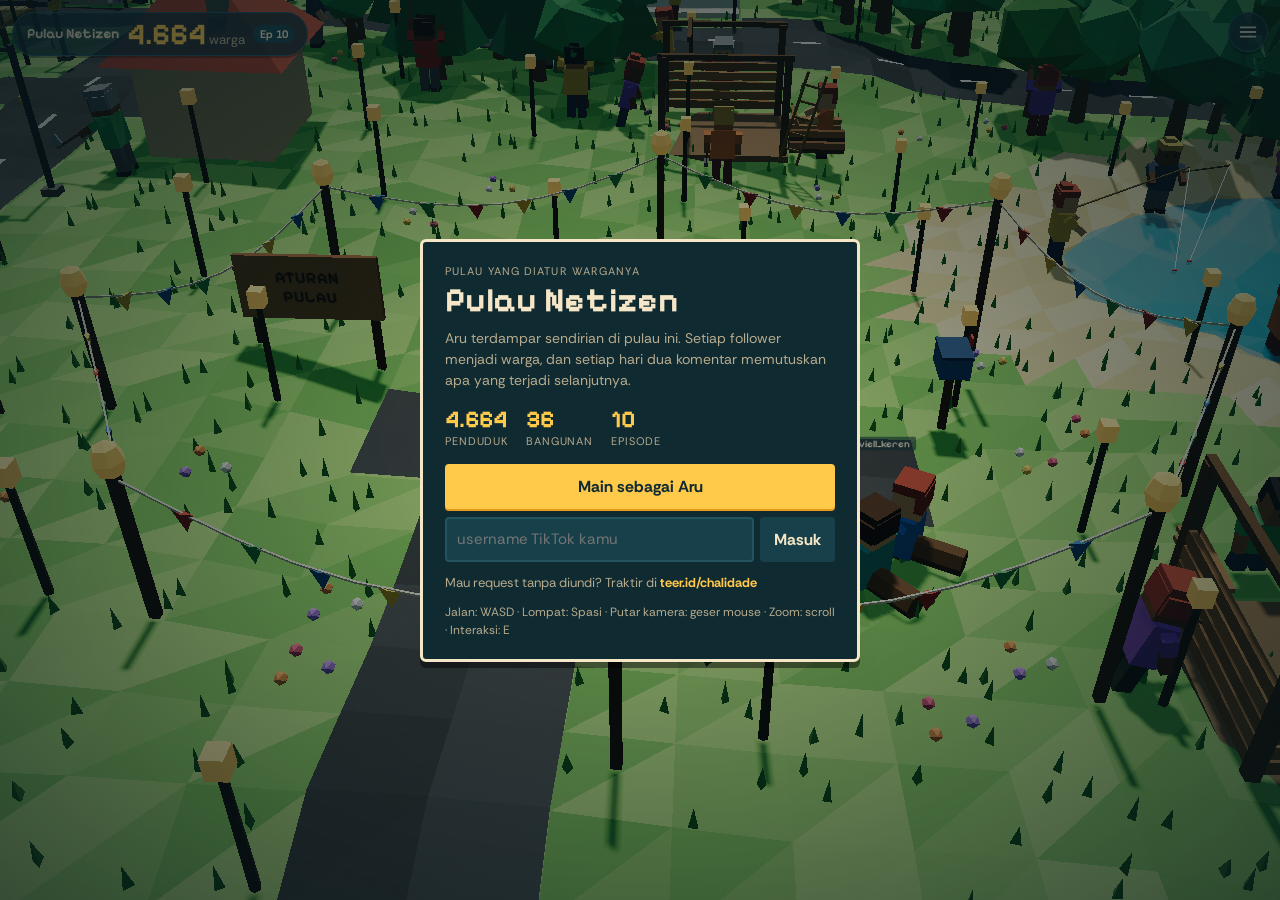
==== commit 1db48b5e: "Kebunku: warga beli bibit, tanam dan panen di Ladang Buah (disimpan di perangkat); model ladang, lap" ====
--- a/index.html
+++ b/index.html
@@ -40,6 +40,7 @@
     <button class="mi" id="b-journal"><svg viewBox="0 0 24 24"><path d="M5 4h11a3 3 0 0 1 3 3v13H8a3 3 0 0 1-3-3z"/><path d="M5 17a3 3 0 0 1 3-3h11"/></svg>Catatan pulau</button>
     <button class="mi" id="b-join"><svg viewBox="0 0 24 24"><path d="M12 20s-7-4.4-7-10a4 4 0 0 1 7-2.6A4 4 0 0 1 19 10c0 5.6-7 10-7 10z"/></svg>Cara ikut &amp; request</button>
     <button class="mi" id="b-dermawan"><svg viewBox="0 0 24 24"><path d="M8 21h8M12 17v4M7 4h10v5a5 5 0 0 1-10 0z"/><path d="M7 6H4a3 3 0 0 0 3 3M17 6h3a3 3 0 0 1-3 3"/></svg>Papan Dermawan</button>
+    <button class="mi" id="b-kebun"><svg viewBox="0 0 24 24"><path d="M12 21v-8"/><path d="M12 13c0-4 3-7 7-7 0 4-3 7-7 7zM12 15c0-3-2.5-5.5-6-5.5 0 3 2.5 5.5 6 5.5z"/><path d="M5 21h14"/></svg>Kebunku<span class="dot" id="kebun-dot" hidden></span></button>
     <button class="mi" id="b-umkm"><svg viewBox="0 0 24 24"><path d="M4 9h16l-1-4H5z"/><path d="M5 9v10h14V9M9 19v-5h6v5"/></svg>Etalase UMKM</button>
     <button class="mi" id="b-letters"><svg viewBox="0 0 24 24"><rect x="3" y="6" width="18" height="13" rx="1"/><path d="m3 7 9 7 9-7"/></svg>Surat Aru<span class="dot" id="letter-dot" hidden></span></button>
     <button class="mi" id="b-names"><svg viewBox="0 0 24 24"><path d="M4 20 6 8l6-4 6 4 2 12z"/><path d="M9 11h6M9 14h6M9 17h4"/></svg>Batu Nama</button>
--- a/src/style.css
+++ b/src/style.css
@@ -225,7 +225,7 @@
 a.mini{text-decoration:none}
 
 /* LIVE overlay (?live) */
-body.live #hud-r, body.live #act, body.live #joy, body.live #hint, body.live #unpub{display:none!important}
+body.live #hud-r, body.live #hud-l, body.live #prompt, body.live #act, body.live #joy, body.live #hint, body.live #unpub{display:none!important}
 #live-ov{position:fixed;inset:0;pointer-events:none;z-index:6;font-family:var(--f-body)}
 #live-ov .live-top{position:absolute;top:14px;left:50%;transform:translateX(-50%);display:flex;gap:10px;align-items:center;background:color-mix(in srgb,var(--ink) 85%,transparent);border:2px solid var(--ink-3);border-radius:999px;padding:6px 14px;font-size:15px;white-space:nowrap}
 #live-ov .live-dot{background:#e8343f;color:#fff;font-weight:700;border-radius:4px;padding:1px 7px;font-size:12px}
@@ -241,3 +241,9 @@
 #live-ov .live-cta b{font-size:17px}
 #live-ov .live-help{position:absolute;left:12px;bottom:8px;font-size:11px;color:var(--sand-dim);opacity:.6}
 @media (max-width:600px){#live-ov .live-card{width:46vw;font-size:12px}#live-ov .live-card:nth-of-type(4){top:260px}}
+
+/* Kebunku (ep 11) */
+.li.kebun{align-items:center}
+.kebun-list{max-height:none}
+.mini.ready{background:var(--leaf);color:var(--ink);font-weight:700}
+.mini:disabled{opacity:.5}
